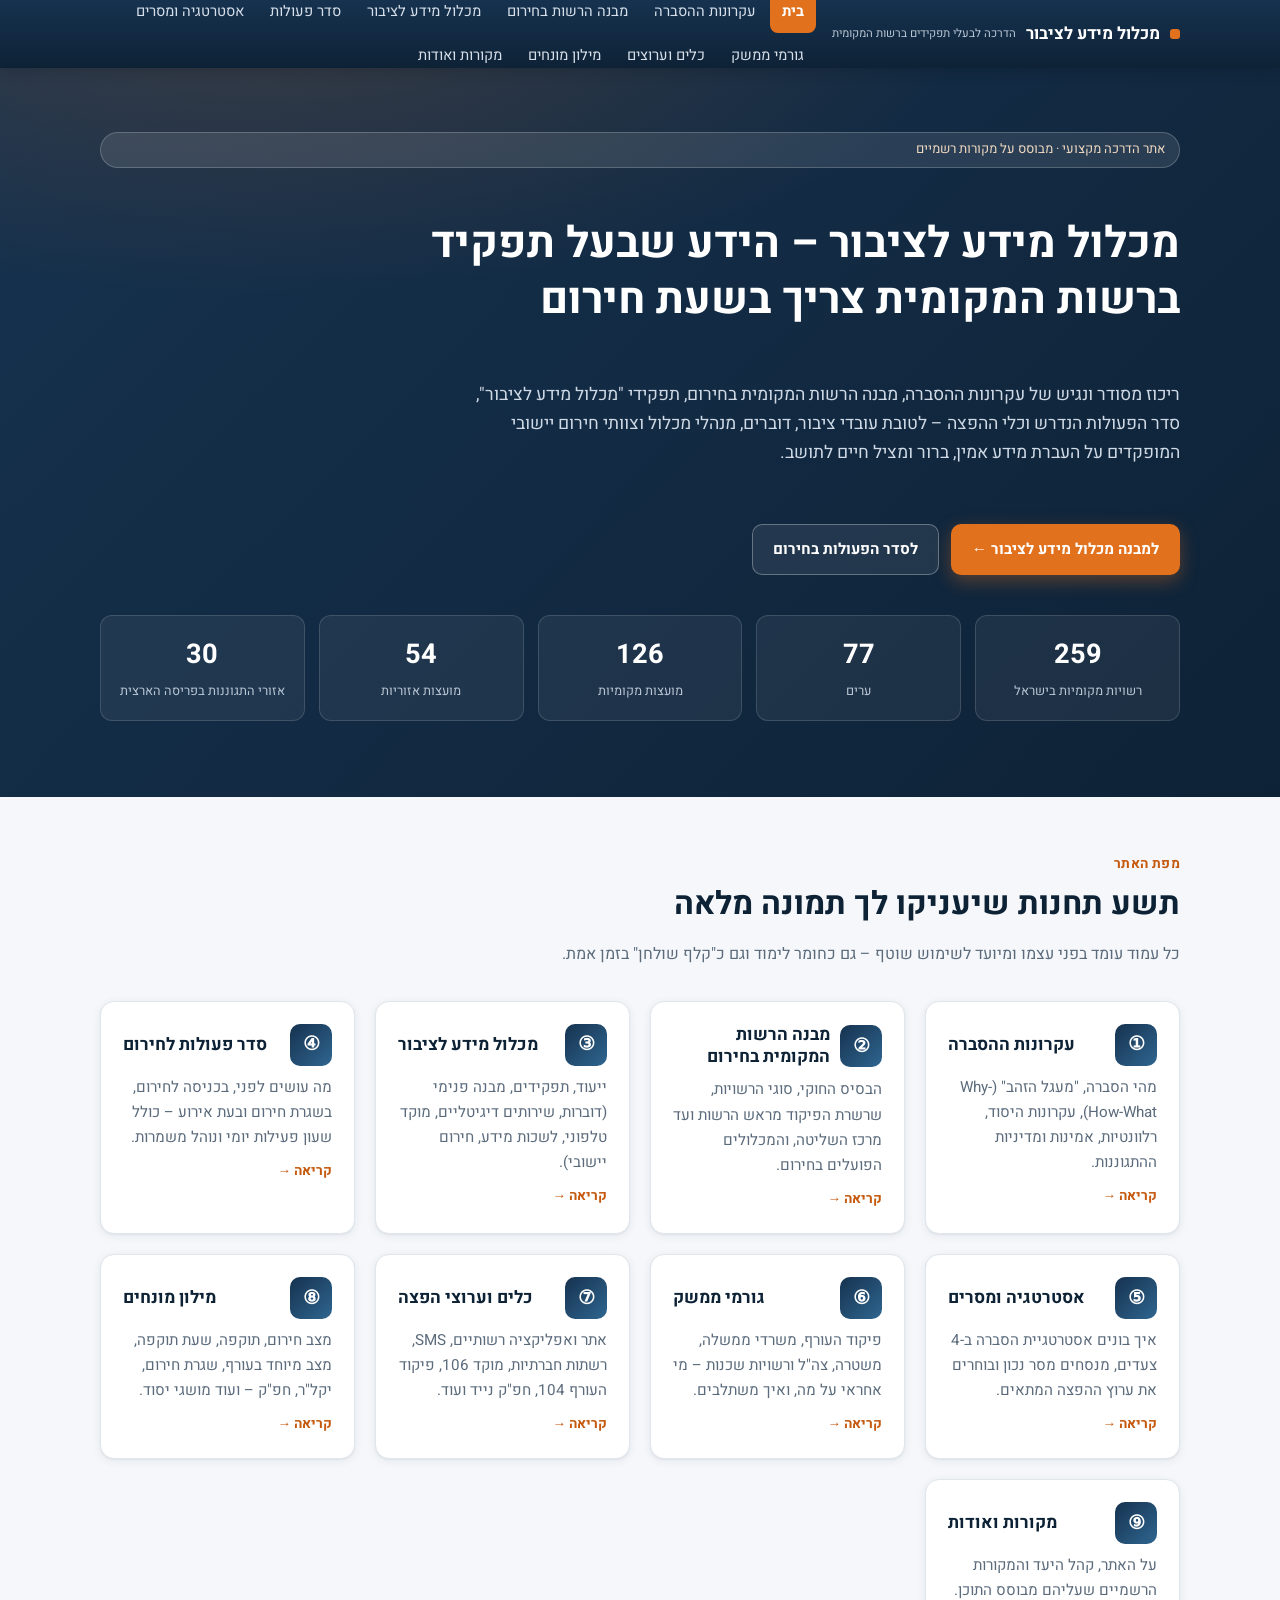
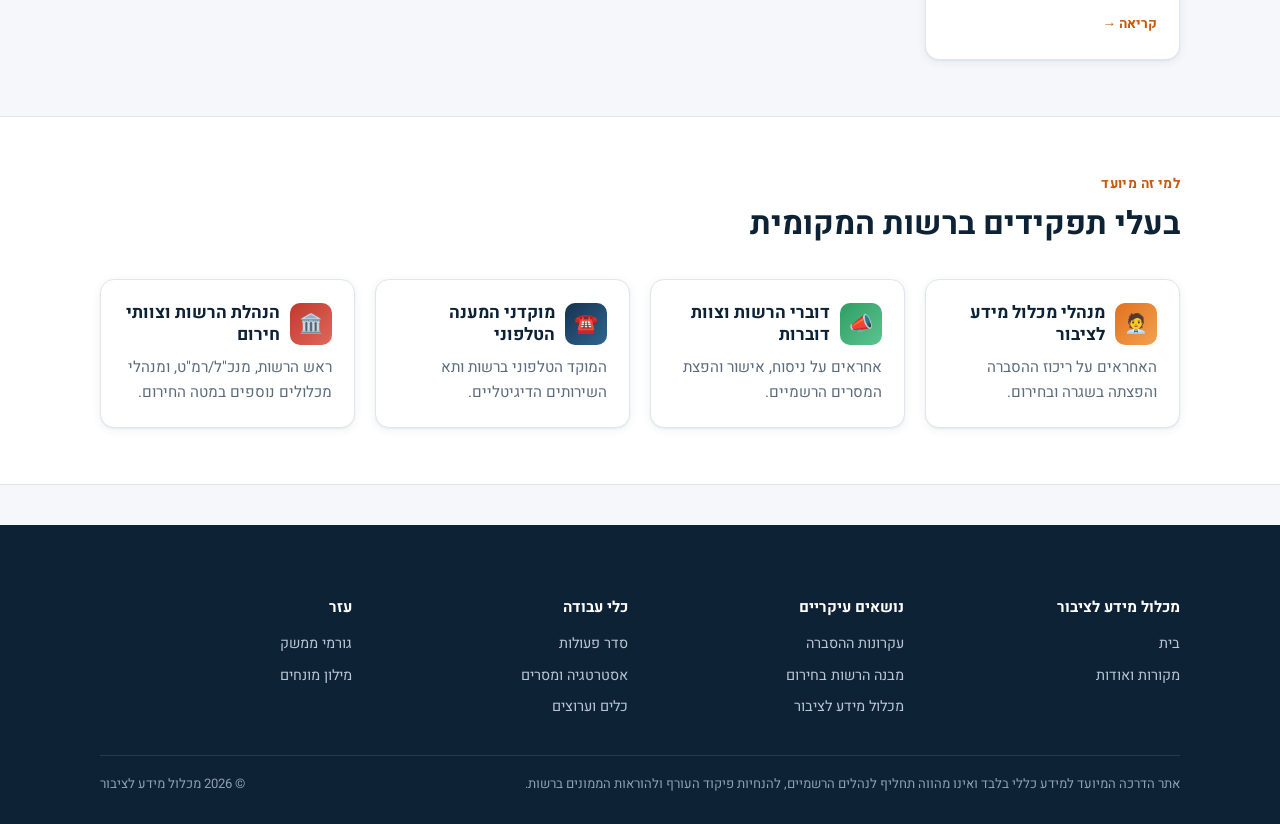
==== index.html @ b97632f1 "Add public-information-complex training site (Hebrew, static) Build a static Hebrew RTL training sit" ====
<!DOCTYPE html>
<html lang="he" dir="rtl">
<head>
<meta charset="UTF-8">
<meta name="viewport" content="width=device-width, initial-scale=1.0">
<title>מכלול מידע לציבור בחירום | אתר הדרכה לבעלי תפקידים ברשות המקומית</title>
<meta name="description" content="אתר הדרכה מקצועי לבעלי תפקידים ברשויות המקומיות: עקרונות ההסברה, מבנה הרשות בחירום, מכלול מידע לציבור, סדר פעולות וכלים להפצת מידע אמין לציבור.">
<link rel="preconnect" href="https://fonts.googleapis.com">
<link href="https://fonts.googleapis.com/css2?family=Heebo:wght@400;500;700;800&display=swap" rel="stylesheet">
<link rel="stylesheet" href="css/style.css">
</head>
<body>

<header class="site-header">
  <div class="nav-bar">
    <a class="brand" href="index.html"><span class="dot"></span>מכלול מידע לציבור<small>הדרכה לבעלי תפקידים ברשות המקומית</small></a>
    <button class="nav-toggle" aria-label="פתיחת ניווט"></button>
    <nav class="main-nav">
      <a href="index.html">בית</a>
      <a href="principles.html">עקרונות ההסברה</a>
      <a href="structure.html">מבנה הרשות בחירום</a>
      <a href="info-unit.html">מכלול מידע לציבור</a>
      <a href="procedures.html">סדר פעולות</a>
      <a href="strategy.html">אסטרטגיה ומסרים</a>
      <a href="stakeholders.html">גורמי ממשק</a>
      <a href="tools.html">כלים וערוצים</a>
      <a href="glossary.html">מילון מונחים</a>
      <a href="about.html">מקורות ואודות</a>
    </nav>
  </div>
</header>

<section class="hero">
  <div class="container">
    <div class="eyebrow">אתר הדרכה מקצועי · מבוסס על מקורות רשמיים</div>
    <h1>מכלול מידע לציבור – הידע שבעל תפקיד ברשות המקומית צריך בשעת חירום</h1>
    <p class="lead">
      ריכוז מסודר ונגיש של עקרונות ההסברה, מבנה הרשות המקומית בחירום, תפקידי "מכלול מידע לציבור",
      סדר הפעולות הנדרש וכלי ההפצה – לטובת עובדי ציבור, דוברים, מנהלי מכלול וצוותי חירום יישובי
      המופקדים על העברת מידע אמין, ברור ומציל חיים לתושב.
    </p>
    <div class="hero-actions">
      <a class="btn btn-primary" href="info-unit.html">למבנה מכלול מידע לציבור ←</a>
      <a class="btn btn-ghost" href="procedures.html">לסדר הפעולות בחירום</a>
    </div>
    <div class="stat-row">
      <div class="stat"><b>259</b><span>רשויות מקומיות בישראל</span></div>
      <div class="stat"><b>77</b><span>ערים</span></div>
      <div class="stat"><b>126</b><span>מועצות מקומיות</span></div>
      <div class="stat"><b>54</b><span>מועצות אזוריות</span></div>
      <div class="stat"><b>30</b><span>אזורי התגוננות בפריסה הארצית</span></div>
    </div>
  </div>
</section>

<section>
  <div class="container">
    <div class="section-head">
      <span class="kicker">מפת האתר</span>
      <h2>תשע תחנות שיעניקו לך תמונה מלאה</h2>
      <p>כל עמוד עומד בפני עצמו ומיועד לשימוש שוטף – גם כחומר לימוד וגם כ"קלף שולחן" בזמן אמת.</p>
    </div>

    <div class="grid grid-3 nav-cards">
      <a class="card" href="principles.html">
        <h3><span class="icon">①</span>עקרונות ההסברה</h3>
        <p>מהי הסברה, "מעגל הזהב" (Why-How-What), עקרונות היסוד, רלוונטיות, אמינות ומדיניות ההתגוננות.</p>
        <span class="go">קריאה →</span>
      </a>
      <a class="card" href="structure.html">
        <h3><span class="icon">②</span>מבנה הרשות המקומית בחירום</h3>
        <p>הבסיס החוקי, סוגי הרשויות, שרשרת הפיקוד מראש הרשות ועד מרכז השליטה, והמכלולים הפועלים בחירום.</p>
        <span class="go">קריאה →</span>
      </a>
      <a class="card" href="info-unit.html">
        <h3><span class="icon">③</span>מכלול מידע לציבור</h3>
        <p>ייעוד, תפקידים, מבנה פנימי (דוברות, שירותים דיגיטליים, מוקד טלפוני, לשכות מידע, חירום יישובי).</p>
        <span class="go">קריאה →</span>
      </a>
      <a class="card" href="procedures.html">
        <h3><span class="icon">④</span>סדר פעולות לחירום</h3>
        <p>מה עושים לפני, בכניסה לחירום, בשגרת חירום ובעת אירוע – כולל שעון פעילות יומי ונוהל משמרות.</p>
        <span class="go">קריאה →</span>
      </a>
      <a class="card" href="strategy.html">
        <h3><span class="icon">⑤</span>אסטרטגיה ומסרים</h3>
        <p>איך בונים אסטרטגיית הסברה ב-4 צעדים, מנסחים מסר נכון ובוחרים את ערוץ ההפצה המתאים.</p>
        <span class="go">קריאה →</span>
      </a>
      <a class="card" href="stakeholders.html">
        <h3><span class="icon">⑥</span>גורמי ממשק</h3>
        <p>פיקוד העורף, משרדי ממשלה, משטרה, צה"ל ורשויות שכנות – מי אחראי על מה, ואיך משתלבים.</p>
        <span class="go">קריאה →</span>
      </a>
      <a class="card" href="tools.html">
        <h3><span class="icon">⑦</span>כלים וערוצי הפצה</h3>
        <p>אתר ואפליקציה רשותיים, SMS, רשתות חברתיות, מוקד 106, פיקוד העורף 104, חפ"ק נייד ועוד.</p>
        <span class="go">קריאה →</span>
      </a>
      <a class="card" href="glossary.html">
        <h3><span class="icon">⑧</span>מילון מונחים</h3>
        <p>מצב חירום, תוקפה, שעת תוקפה, מצב מיוחד בעורף, שגרת חירום, יקל"ר, חפ"ק – ועוד מושגי יסוד.</p>
        <span class="go">קריאה →</span>
      </a>
      <a class="card" href="about.html">
        <h3><span class="icon">⑨</span>מקורות ואודות</h3>
        <p>על האתר, קהל היעד והמקורות הרשמיים שעליהם מבוסס התוכן.</p>
        <span class="go">קריאה →</span>
      </a>
    </div>
  </div>
</section>

<section class="alt">
  <div class="container">
    <div class="section-head">
      <span class="kicker">למי זה מיועד</span>
      <h2>בעלי תפקידים ברשות המקומית</h2>
    </div>
    <div class="grid grid-4">
      <div class="card orange"><h3><span class="icon">🧑‍💼</span>מנהלי מכלול מידע לציבור</h3><p>האחראים על ריכוז ההסברה והפצתה בשגרה ובחירום.</p></div>
      <div class="card green"><h3><span class="icon">📣</span>דוברי הרשות וצוות דוברות</h3><p>אחראים על ניסוח, אישור והפצת המסרים הרשמיים.</p></div>
      <div class="card"><h3><span class="icon">☎️</span>מוקדני המענה הטלפוני</h3><p>המוקד הטלפוני ברשות ותא השירותים הדיגיטליים.</p></div>
      <div class="card red"><h3><span class="icon">🏛️</span>הנהלת הרשות וצוותי חירום</h3><p>ראש הרשות, מנכ"ל/רמ"ט, ומנהלי מכלולים נוספים במטה החירום.</p></div>
    </div>
  </div>
</section>

<footer class="site-footer">
  <div class="container">
    <div class="footer-grid">
      <div>
        <h5>מכלול מידע לציבור</h5>
        <a href="index.html">בית</a>
        <a href="about.html">מקורות ואודות</a>
      </div>
      <div>
        <h5>נושאים עיקריים</h5>
        <a href="principles.html">עקרונות ההסברה</a>
        <a href="structure.html">מבנה הרשות בחירום</a>
        <a href="info-unit.html">מכלול מידע לציבור</a>
      </div>
      <div>
        <h5>כלי עבודה</h5>
        <a href="procedures.html">סדר פעולות</a>
        <a href="strategy.html">אסטרטגיה ומסרים</a>
        <a href="tools.html">כלים וערוצים</a>
      </div>
      <div>
        <h5>עזר</h5>
        <a href="stakeholders.html">גורמי ממשק</a>
        <a href="glossary.html">מילון מונחים</a>
      </div>
    </div>
    <div class="footer-bottom">
      <span>אתר הדרכה המיועד למידע כללי בלבד ואינו מהווה תחליף לנהלים הרשמיים, להנחיות פיקוד העורף ולהוראות הממונים ברשות.</span>
      <span>&copy; <span data-year></span> מכלול מידע לציבור</span>
    </div>
  </div>
</footer>

<script src="js/main.js"></script>
</body>
</html>
---- css/style.css ----
/* מכלול מידע לציבור – אתר הדרכה | עיצוב מערכת */
:root{
  --navy:#16324f;
  --navy-dark:#0e2236;
  --blue:#2f6690;
  --orange:#e2711d;
  --orange-dark:#c5590f;
  --green:#2f9e63;
  --red:#c0392b;
  --bg:#f5f7fa;
  --surface:#ffffff;
  --border:#e1e6ec;
  --text:#1c2733;
  --text-muted:#5b6b7c;
  --radius:14px;
  --shadow:0 2px 10px rgba(22,50,79,.07), 0 1px 2px rgba(22,50,79,.06);
  --shadow-lg:0 10px 30px rgba(22,50,79,.12);
  --maxw:1120px;
}

*,*::before,*::after{box-sizing:border-box}
html{scroll-behavior:smooth}
body{
  margin:0;
  font-family:"Heebo","Segoe UI",Arial,sans-serif;
  background:var(--bg);
  color:var(--text);
  direction:rtl;
  line-height:1.65;
  -webkit-font-smoothing:antialiased;
}
img{max-width:100%;display:block}
a{color:inherit}
h1,h2,h3,h4{line-height:1.3;margin:0 0 .5em}
p{margin:0 0 1em}
ul,ol{margin:0 0 1em;padding-inline-start:1.4em}
.container{max-width:var(--maxw);margin:0 auto;padding:0 20px}

/* ---------- Header / Nav ---------- */
.site-header{
  background:linear-gradient(180deg,var(--navy) 0%, var(--navy-dark) 100%);
  color:#fff;
  position:sticky;
  top:0;
  z-index:50;
  box-shadow:0 2px 14px rgba(0,0,0,.18);
}
.nav-bar{
  max-width:var(--maxw);
  margin:0 auto;
  padding:0 20px;
  display:flex;
  align-items:center;
  justify-content:space-between;
  height:68px;
  gap:16px;
}
.brand{display:flex;align-items:center;gap:10px;font-weight:700;font-size:1.05rem;text-decoration:none;color:#fff;white-space:nowrap}
.brand .dot{width:10px;height:10px;border-radius:3px;background:var(--orange);display:inline-block;flex:none}
.brand small{display:block;font-weight:400;font-size:.72rem;color:#b9c6d4}

.nav-toggle{
  display:none;
  background:none;border:none;color:#fff;cursor:pointer;
  width:42px;height:42px;border-radius:8px;
  align-items:center;justify-content:center;
}
.nav-toggle span, .nav-toggle::before, .nav-toggle::after{content:"";display:block;width:22px;height:2px;background:#fff;position:relative;transition:.2s}
.nav-toggle::before{position:absolute;transform:translateY(-7px)}
.nav-toggle::after{position:absolute;transform:translateY(7px)}

.main-nav{display:flex;flex-wrap:wrap;gap:2px}
.main-nav a{
  display:inline-flex;align-items:center;
  padding:9px 12px;
  border-radius:8px;
  font-size:.92rem;
  text-decoration:none;
  color:#d7e0ea;
  transition:background .15s,color .15s;
  white-space:nowrap;
}
.main-nav a:hover{background:rgba(255,255,255,.08);color:#fff}
.main-nav a.active{background:var(--orange);color:#fff;font-weight:700}

/* ---------- Hero ---------- */
.hero{
  background:
    radial-gradient(1200px 500px at 20% -10%, rgba(226,113,29,.18), transparent 60%),
    linear-gradient(135deg,var(--navy) 0%, var(--navy-dark) 100%);
  color:#fff;
  padding:64px 0 76px;
}
.hero .container{display:grid;gap:30px}
.eyebrow{
  display:inline-flex;align-items:center;gap:8px;
  background:rgba(255,255,255,.1);
  border:1px solid rgba(255,255,255,.2);
  padding:6px 14px;border-radius:999px;font-size:.82rem;color:#f0d9c2;margin-bottom:18px;
}
.hero h1{font-size:clamp(1.8rem,4vw,2.7rem);max-width:820px}
.hero p.lead{font-size:1.1rem;color:#cfdae6;max-width:720px}
.hero-actions{display:flex;flex-wrap:wrap;gap:12px;margin-top:10px}

.btn{
  display:inline-flex;align-items:center;gap:8px;
  padding:12px 20px;border-radius:10px;font-weight:700;font-size:.95rem;
  text-decoration:none;border:1px solid transparent;cursor:pointer;
  transition:transform .12s, box-shadow .12s, background .15s;
}
.btn:hover{transform:translateY(-1px)}
.btn-primary{background:var(--orange);color:#fff;box-shadow:0 6px 18px rgba(226,113,29,.35)}
.btn-primary:hover{background:var(--orange-dark)}
.btn-ghost{background:rgba(255,255,255,.08);color:#fff;border-color:rgba(255,255,255,.3)}
.btn-ghost:hover{background:rgba(255,255,255,.16)}
.btn-outline{background:transparent;color:var(--navy);border-color:var(--border)}
.btn-outline:hover{background:#eef2f6}

.stat-row{display:grid;grid-template-columns:repeat(auto-fit,minmax(120px,1fr));gap:14px;margin-top:10px}
.stat{
  background:rgba(255,255,255,.06);border:1px solid rgba(255,255,255,.14);
  border-radius:12px;padding:16px;text-align:center;
}
.stat b{display:block;font-size:1.7rem;color:#fff}
.stat span{font-size:.8rem;color:#b9c6d4}

/* ---------- Sections ---------- */
section{padding:56px 0}
section.alt{background:var(--surface);border-top:1px solid var(--border);border-bottom:1px solid var(--border)}
.section-head{max-width:760px;margin-bottom:34px}
.kicker{color:var(--orange-dark);font-weight:700;font-size:.85rem;letter-spacing:.03em;text-transform:uppercase;display:block;margin-bottom:8px}
.section-head h2{font-size:clamp(1.4rem,3vw,2rem);color:var(--navy-dark)}
.section-head p{color:var(--text-muted)}

/* ---------- Cards / grid ---------- */
.grid{display:grid;gap:20px}
.grid-2{grid-template-columns:repeat(auto-fit,minmax(300px,1fr))}
.grid-3{grid-template-columns:repeat(auto-fit,minmax(240px,1fr))}
.grid-4{grid-template-columns:repeat(auto-fit,minmax(200px,1fr))}

.card{
  background:var(--surface);
  border:1px solid var(--border);
  border-radius:var(--radius);
  padding:22px;
  box-shadow:var(--shadow);
  transition:transform .15s, box-shadow .15s;
}
.card:hover{transform:translateY(-3px);box-shadow:var(--shadow-lg)}
.card h3{color:var(--navy-dark);font-size:1.08rem;display:flex;align-items:center;gap:10px}
.card p{color:var(--text-muted);font-size:.95rem;margin-bottom:0}
.card .icon{
  width:42px;height:42px;border-radius:10px;
  display:flex;align-items:center;justify-content:center;
  background:linear-gradient(135deg,var(--navy),var(--blue));color:#fff;flex:none;font-size:1.2rem;
}
.card.orange .icon{background:linear-gradient(135deg,var(--orange),#f2a252)}
.card.green .icon{background:linear-gradient(135deg,var(--green),#5bc490)}
.card.red .icon{background:linear-gradient(135deg,var(--red),#e0685c)}

a.card{text-decoration:none;display:block}
a.card .go{color:var(--orange-dark);font-weight:700;font-size:.85rem;margin-top:10px;display:inline-block}

/* nav/section quick links on home */
.nav-cards a.card h3{justify-content:space-between}

/* ---------- Pills / badges ---------- */
.pill{
  display:inline-block;padding:4px 12px;border-radius:999px;
  background:#eef2f6;color:var(--navy);font-size:.8rem;font-weight:700;
}
.pill.orange{background:#fdecdc;color:var(--orange-dark)}
.pill.green{background:#e4f6ec;color:#1f7a4d}
.pill.red{background:#fbe6e3;color:var(--red)}
.pill.blue{background:#e6eef7;color:var(--blue)}

/* ---------- Tables ---------- */
.table-wrap{overflow-x:auto;border:1px solid var(--border);border-radius:var(--radius);background:var(--surface)}
table{border-collapse:collapse;width:100%;font-size:.93rem}
th,td{padding:12px 14px;text-align:right;border-bottom:1px solid var(--border);vertical-align:top}
thead th{background:var(--navy);color:#fff;font-weight:700;position:sticky;top:0}
tbody tr:hover{background:#f7f9fb}
tbody tr:last-child td{border-bottom:none}

/* ---------- Timeline ---------- */
.timeline{position:relative;padding-inline-start:0;margin:0;list-style:none;padding:0}
.timeline li{
  position:relative;padding-inline-end:34px;padding-bottom:28px;
  border-inline-end:2px solid var(--border);
  margin-inline-end:10px;
}
.timeline li:last-child{border-inline-end:2px solid transparent;padding-bottom:0}
.timeline li::before{
  content:"";position:absolute;inline-size:14px;block-size:14px;border-radius:50%;
  background:var(--orange);inset-inline-end:-8px;top:2px;border:3px solid var(--surface);
  box-shadow:0 0 0 2px var(--orange);
}
.timeline h4{margin-bottom:4px;color:var(--navy-dark)}
.timeline .time{color:var(--orange-dark);font-weight:700;font-size:.85rem;display:block;margin-bottom:4px}

/* ---------- Org chart (simple box/connector) ---------- */
.org-chart{display:flex;flex-direction:column;align-items:center;gap:0}
.org-box{
  background:var(--navy);color:#fff;border-radius:10px;padding:10px 18px;
  font-weight:700;font-size:.92rem;text-align:center;box-shadow:var(--shadow);
}
.org-box.light{background:var(--surface);color:var(--navy-dark);border:1px solid var(--border)}
.org-connector{width:2px;height:22px;background:var(--border)}
.org-row{display:flex;flex-wrap:wrap;justify-content:center;gap:14px;margin-top:0}
.org-level{display:flex;flex-direction:column;align-items:center;margin-bottom:0}

/* ---------- Diagram network (stakeholders) ---------- */
.network{display:grid;grid-template-columns:repeat(auto-fit,minmax(160px,1fr));gap:14px}
.network .node{
  background:var(--surface);border:1px solid var(--border);border-radius:12px;
  padding:16px;text-align:center;font-weight:700;color:var(--navy-dark);box-shadow:var(--shadow);
}
.network .node.center{background:var(--navy);color:#fff}

/* ---------- Accordion (glossary) ---------- */
.accordion-item{border:1px solid var(--border);border-radius:12px;background:var(--surface);margin-bottom:10px;overflow:hidden}
.accordion-item summary{
  cursor:pointer;padding:16px 18px;font-weight:700;color:var(--navy-dark);
  list-style:none;display:flex;align-items:center;justify-content:space-between;gap:10px;
}
.accordion-item summary::-webkit-details-marker{display:none}
.accordion-item summary::after{content:"+";font-size:1.3rem;color:var(--orange-dark);flex:none}
.accordion-item[open] summary::after{content:"–"}
.accordion-item .body{padding:0 18px 16px;color:var(--text-muted)}

/* ---------- Checklist ---------- */
.checklist{list-style:none;padding:0;margin:0;display:grid;gap:10px}
.checklist li{
  display:flex;gap:10px;align-items:flex-start;
  background:var(--surface);border:1px solid var(--border);border-radius:10px;padding:12px 14px;
}
.checklist li::before{content:"✔";color:#fff;background:var(--green);border-radius:50%;width:20px;height:20px;flex:none;display:flex;align-items:center;justify-content:center;font-size:.7rem;margin-top:2px}

/* ---------- Dos / Donts ---------- */
.dodont{display:grid;grid-template-columns:1fr 1fr;gap:16px}
@media(max-width:620px){.dodont{grid-template-columns:1fr}}
.do-box,.dont-box{border-radius:var(--radius);padding:18px;border:1px solid var(--border)}
.do-box{background:#eefaf2;border-color:#bfe8cd}
.dont-box{background:#fdeeec;border-color:#f3c3bb}
.do-box h4{color:#1f7a4d}
.dont-box h4{color:var(--red)}
.do-box ul li, .dont-box ul li{margin-bottom:6px}

/* ---------- Callout ---------- */
.callout{
  border-radius:var(--radius);padding:20px 22px;border-inline-start:5px solid var(--orange);
  background:#fff8f1;color:#5c3c1a;margin:22px 0;
}
.callout.blue{border-color:var(--blue);background:#eef5fb;color:#1c3f57}
.callout h4{margin-bottom:6px}

/* ---------- Breadcrumb / page header ---------- */
.page-head{background:var(--navy-dark);color:#fff;padding:40px 0}
.page-head .kicker{color:#f2b887}
.page-head h1{font-size:clamp(1.6rem,3.4vw,2.2rem);margin-bottom:10px}
.page-head p{color:#c7d3de;max-width:760px;margin-bottom:0}
.breadcrumb{font-size:.82rem;color:#9fb0bf;margin-bottom:12px}
.breadcrumb a{color:#cfe0ee;text-decoration:none}

/* ---------- Footer ---------- */
.site-footer{background:var(--navy-dark);color:#b9c6d4;padding:44px 0 28px;margin-top:40px}
.footer-grid{display:grid;grid-template-columns:repeat(auto-fit,minmax(200px,1fr));gap:24px}
.footer-grid h5{color:#fff;margin-bottom:12px;font-size:.95rem}
.footer-grid a{color:#b9c6d4;text-decoration:none;display:block;margin-bottom:8px;font-size:.9rem}
.footer-grid a:hover{color:#fff}
.footer-bottom{border-top:1px solid rgba(255,255,255,.1);margin-top:28px;padding-top:18px;font-size:.82rem;color:#8ea0b1;display:flex;flex-wrap:wrap;gap:10px;justify-content:space-between}

/* ---------- Utility ---------- */
.muted{color:var(--text-muted)}
.center{text-align:center}
.mt-0{margin-top:0}
.small{font-size:.85rem}
.flex{display:flex;gap:10px;flex-wrap:wrap;align-items:center}
.two-col{display:grid;grid-template-columns:1.1fr .9fr;gap:30px;align-items:start}
@media(max-width:820px){.two-col{grid-template-columns:1fr}}

/* ---------- Responsive nav ---------- */
@media(max-width:900px){
  .nav-toggle{display:flex}
  .main-nav{
    position:absolute;inset-inline:0;top:68px;
    background:var(--navy-dark);
    flex-direction:column;
    padding:10px;
    display:none;
    border-top:1px solid rgba(255,255,255,.08);
  }
  .main-nav.open{display:flex}
  .main-nav a{width:100%}
}

/* print */
@media print{
  .site-header,.site-footer,.hero-actions,.nav-toggle{display:none}
}
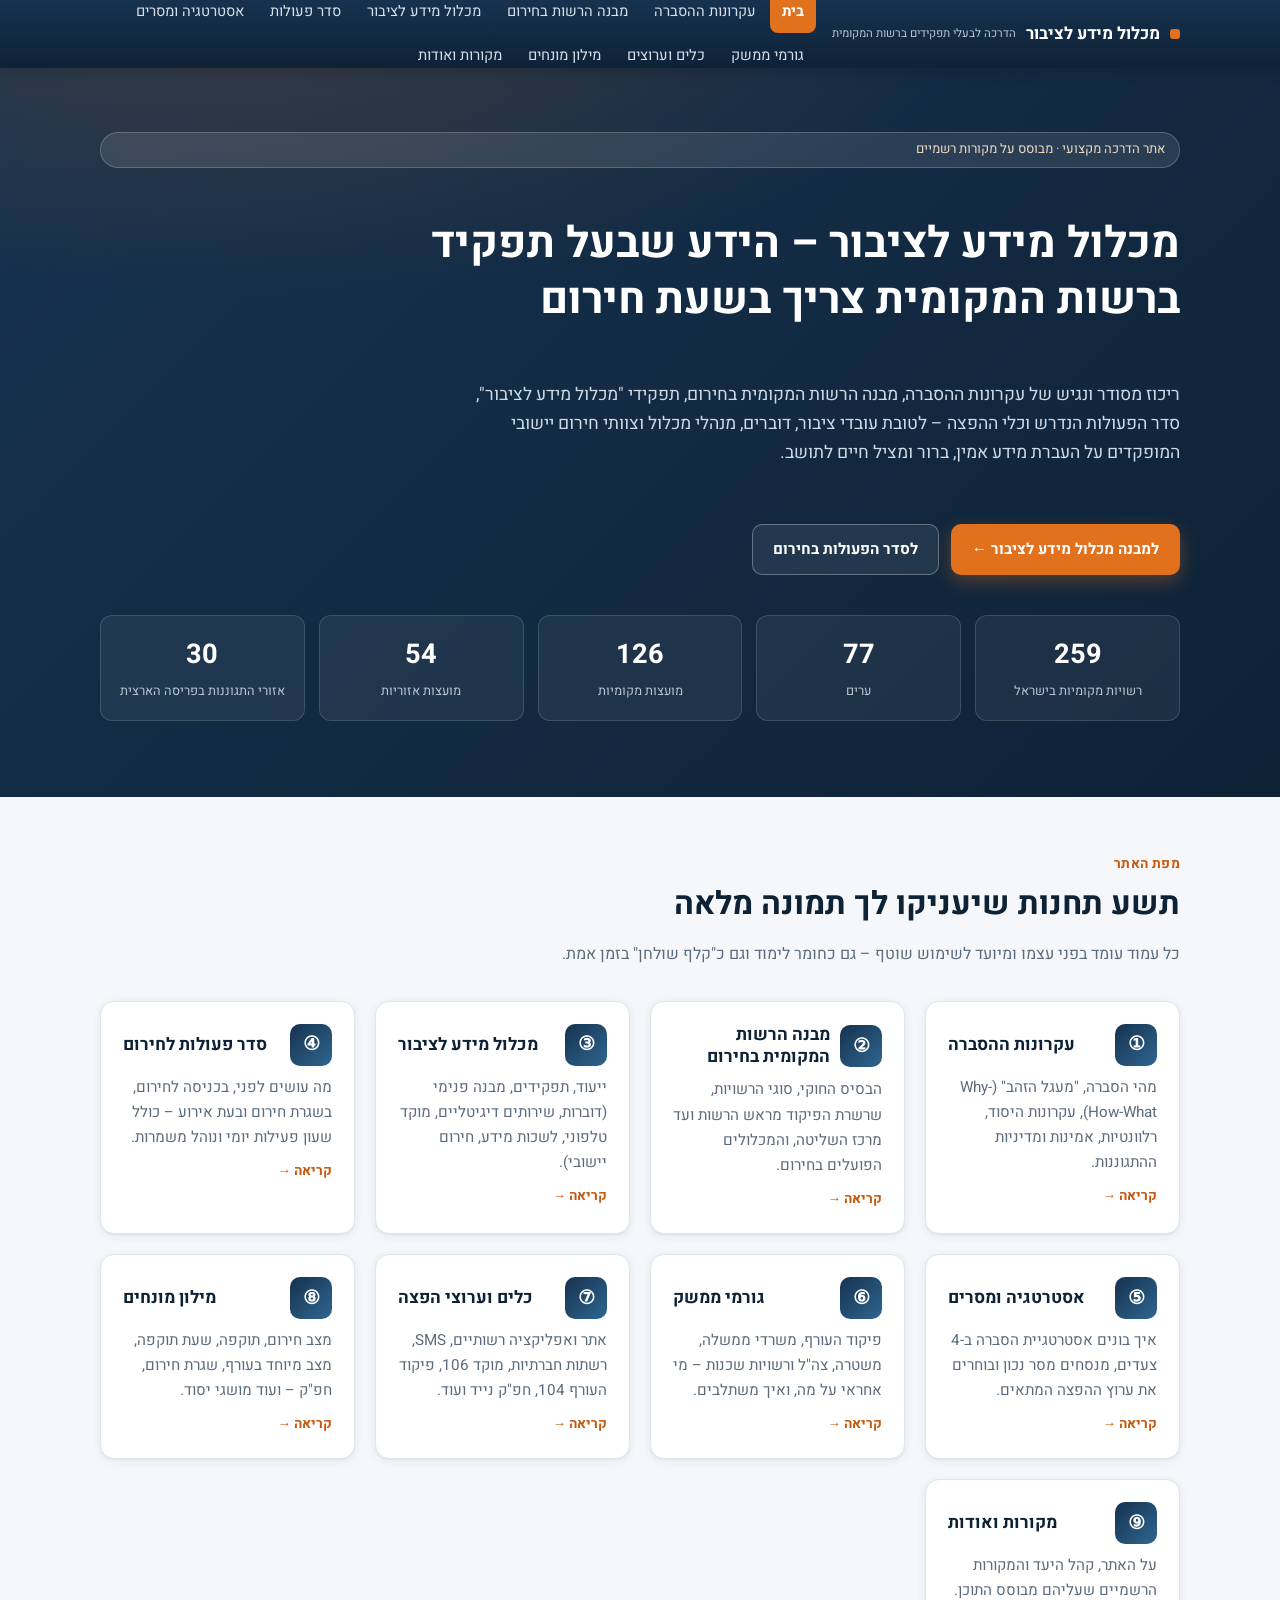
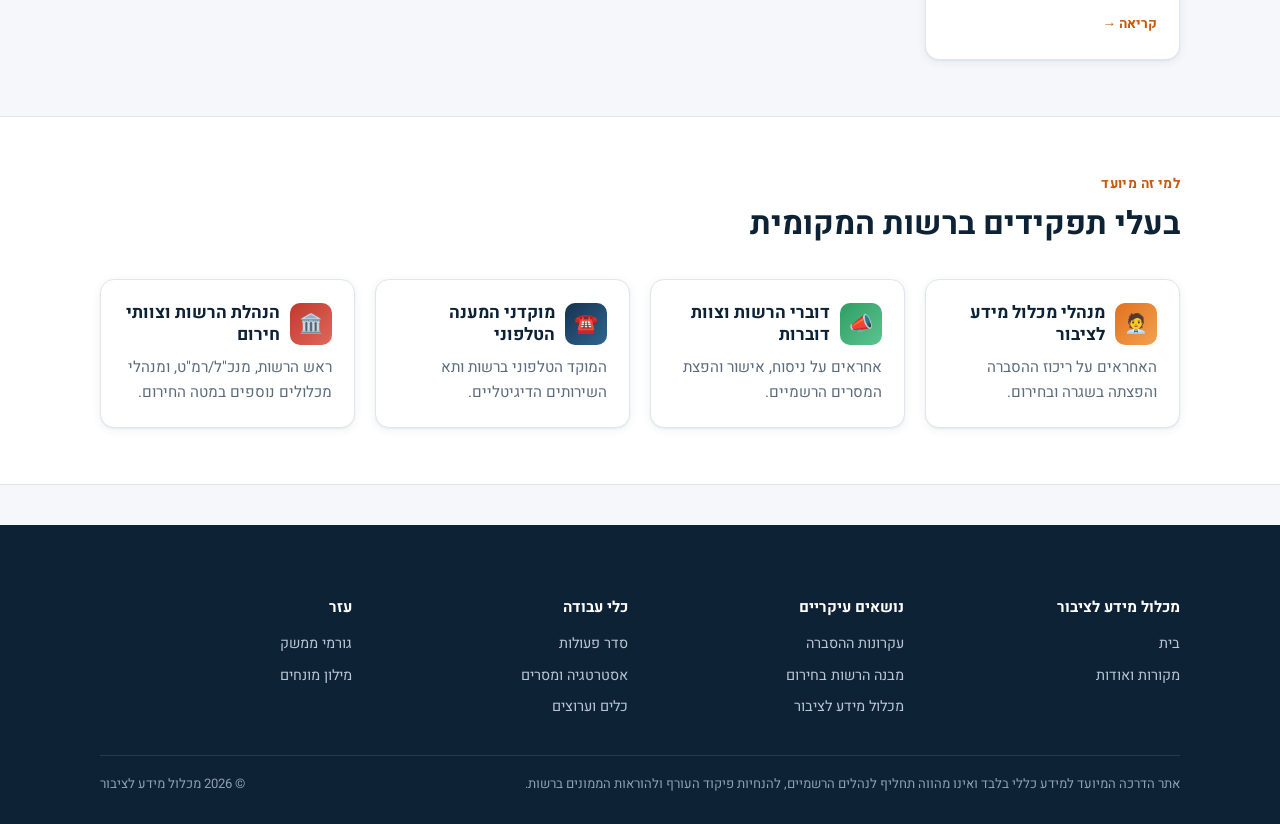
==== commit ff508665: "Remove internal Home Front liaison/command-chain details Drop the sensitive internal material about " ====
--- a/index.html
+++ b/index.html
@@ -99,7 +99,7 @@
       </a>
       <a class="card" href="glossary.html">
         <h3><span class="icon">⑧</span>מילון מונחים</h3>
-        <p>מצב חירום, תוקפה, שעת תוקפה, מצב מיוחד בעורף, שגרת חירום, יקל"ר, חפ"ק – ועוד מושגי יסוד.</p>
+        <p>מצב חירום, תוקפה, שעת תוקפה, מצב מיוחד בעורף, שגרת חירום, חפ"ק – ועוד מושגי יסוד.</p>
         <span class="go">קריאה →</span>
       </a>
       <a class="card" href="about.html">
